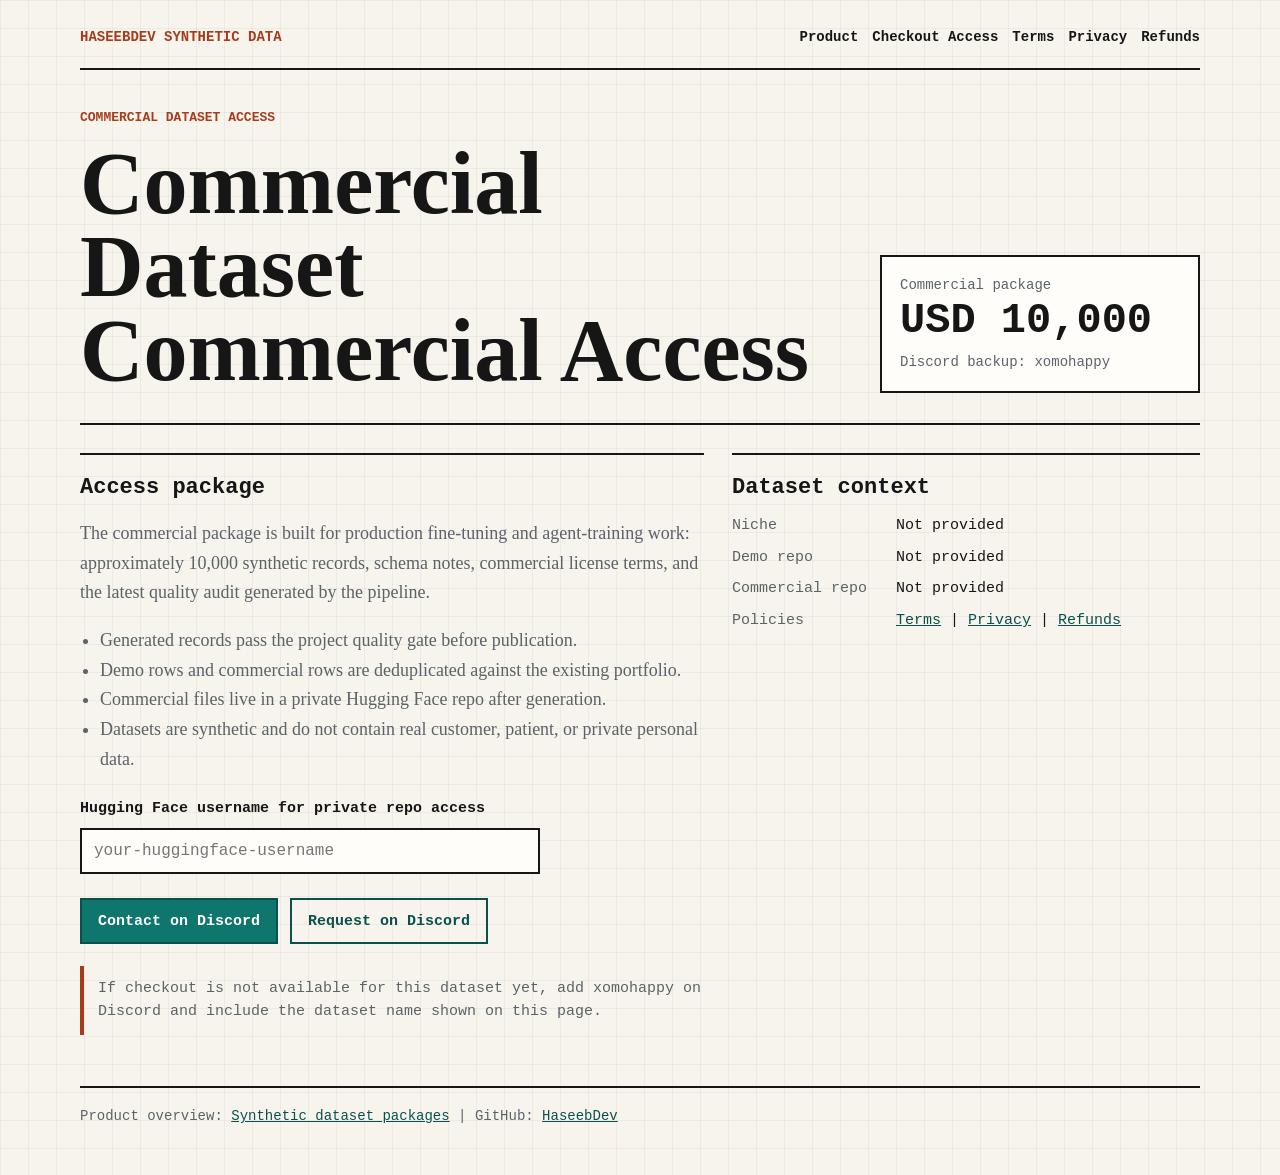
==== commercial-access.html @ 677e2761 "Add synthetic data storefront" ====
<!doctype html>
<html lang="en">
<head>
  <meta charset="utf-8">
  <meta name="viewport" content="width=device-width, initial-scale=1">
  <meta name="checkout-repo" content="synthetic-data-checkout">
  <title>Commercial Dataset Access</title>
  <link rel="stylesheet" href="site.css">
</head>
<body>
  <main class="wrap">
    <nav class="topbar" aria-label="Site navigation">
      <div class="brand">HaseebDev Synthetic Data</div>
      <div class="nav">
        <a href="index.html">Product</a>
        <a href="commercial-access.html">Checkout Access</a>
        <a href="terms.html">Terms</a>
        <a href="privacy.html">Privacy</a>
        <a href="refund.html">Refunds</a>
      </div>
    </nav>

    <header class="hero">
      <div>
        <p class="eyebrow">Commercial dataset access</p>
        <h1 id="title">Buy the commercial dataset</h1>
      </div>
      <aside class="price-box">
        <div class="caption">Commercial package</div>
        <div class="price">USD 10,000</div>
        <div class="caption">Discord backup: xomohappy</div>
      </aside>
    </header>

    <div class="two-col">
      <section class="panel">
        <h2>Access package</h2>
        <p>
          The commercial package is built for production fine-tuning and agent-training work:
          approximately 10,000 synthetic records, schema notes, commercial license terms, and the
          latest quality audit generated by the pipeline.
        </p>
        <ul>
          <li>Generated records pass the project quality gate before publication.</li>
          <li>Demo rows and commercial rows are deduplicated against the existing portfolio.</li>
          <li>Commercial files live in a private Hugging Face repo after generation.</li>
          <li>Datasets are synthetic and do not contain real customer, patient, or private personal data.</li>
        </ul>

        <label for="hf-username">Hugging Face username for private repo access</label>
        <input id="hf-username" name="hf_username" autocomplete="username" placeholder="your-huggingface-username">

        <div class="button-row">
          <a class="button" id="checkout" href="#" rel="noopener">Buy with Lemon Squeezy</a>
          <a class="button secondary" id="inquiry" href="#" rel="noopener">Request Custom Dataset</a>
        </div>

        <p class="alert" id="fallback">
          If checkout is not available for this dataset yet, add xomohappy on Discord and include
          the dataset name shown on this page.
        </p>
      </section>

      <aside class="panel">
        <h2>Dataset context</h2>
        <dl>
          <dt>Niche</dt>
          <dd id="niche">Not provided</dd>
          <dt>Demo repo</dt>
          <dd id="demo-repo">Not provided</dd>
          <dt>Commercial repo</dt>
          <dd id="commercial-repo">Not provided</dd>
          <dt>Policies</dt>
          <dd><a href="terms.html">Terms</a> | <a href="privacy.html">Privacy</a> | <a href="refund.html">Refunds</a></dd>
        </dl>
      </aside>
    </div>

    <footer class="footer">
      Product overview: <a href="index.html">Synthetic dataset packages</a> | GitHub: <a href="https://github.com/HaseebDev" rel="noopener">HaseebDev</a>
    </footer>
  </main>

  <script>
    const params = new URLSearchParams(window.location.search);
    const niche = params.get("niche") || params.get("dataset") || "";
    const demoRepo = params.get("demo_repo") || "";
    const commercialRepo = params.get("commercial_repo") || "";
    const checkoutUrl = params.get("checkout_url") || "";
    const inquiryUrl = params.get("inquiry_url") || "";

    const readable = niche
      ? niche.replace(/[_-]+/g, " ").replace(/\b\w/g, char => char.toUpperCase())
      : "Commercial Dataset";

    document.getElementById("title").textContent = `${readable} Commercial Access`;
    document.getElementById("niche").textContent = niche || "Not provided";
    document.getElementById("demo-repo").textContent = demoRepo || "Not provided";
    document.getElementById("commercial-repo").textContent = commercialRepo || "Not provided";

    const checkout = document.getElementById("checkout");
    const hfUsername = document.getElementById("hf-username");
    const withHuggingFaceUsername = (url) => {
      const parsed = new URL(url, window.location.href);
      const username = hfUsername.value.trim();
      if (username) {
        parsed.searchParams.set("checkout[custom][hf_username]", username);
      }
      return parsed.toString();
    };

    if (checkoutUrl) {
      checkout.href = checkoutUrl;
      checkout.addEventListener("click", (event) => {
        const username = hfUsername.value.trim();
        if (!username) {
          event.preventDefault();
          hfUsername.focus();
          hfUsername.setAttribute("aria-invalid", "true");
          return;
        }
        hfUsername.removeAttribute("aria-invalid");
        checkout.href = withHuggingFaceUsername(checkoutUrl);
      });
    } else {
      checkout.href = "https://discord.com/app";
      checkout.textContent = "Contact on Discord";
    }

    const inquiry = document.getElementById("inquiry");
    if (inquiryUrl) {
      inquiry.href = inquiryUrl;
    } else {
      inquiry.href = "https://discord.com/app";
      inquiry.textContent = "Request on Discord";
    }
  </script>
</body>
</html>
---- site.css ----
:root {
  color-scheme: light;
  --ink: #161616;
  --muted: #5c626a;
  --line: #d9d7cf;
  --paper: #f7f4ed;
  --panel: #fffdfa;
  --accent: #0f766e;
  --accent-dark: #0a514c;
  --signal: #a53d1d;
  --blueprint: #243b53;
}

* {
  box-sizing: border-box;
}

body {
  margin: 0;
  min-height: 100vh;
  background:
    linear-gradient(90deg, rgba(22, 22, 22, 0.045) 1px, transparent 1px),
    linear-gradient(rgba(22, 22, 22, 0.045) 1px, transparent 1px),
    var(--paper);
  background-size: 28px 28px;
  color: var(--ink);
  font-family: Georgia, "Times New Roman", serif;
}

a {
  color: var(--accent-dark);
}

.wrap {
  width: min(1120px, calc(100% - 32px));
  margin: 0 auto;
  padding: 28px 0 48px;
}

.topbar {
  display: flex;
  flex-wrap: wrap;
  align-items: center;
  justify-content: space-between;
  gap: 14px;
  padding: 0 0 22px;
  border-bottom: 2px solid var(--ink);
  font: 700 14px/1.3 ui-monospace, "SFMono-Regular", Consolas, monospace;
}

.brand {
  color: var(--signal);
  text-transform: uppercase;
}

.nav {
  display: flex;
  flex-wrap: wrap;
  gap: 14px;
}

.nav a {
  color: var(--ink);
  text-decoration: none;
}

.hero {
  display: grid;
  grid-template-columns: minmax(0, 1fr) 320px;
  gap: 32px;
  align-items: end;
  padding: 40px 0 30px;
  border-bottom: 2px solid var(--ink);
}

.eyebrow {
  margin: 0 0 16px;
  color: var(--signal);
  font: 700 13px/1.2 ui-monospace, "SFMono-Regular", Consolas, monospace;
  letter-spacing: 0;
  text-transform: uppercase;
}

h1 {
  margin: 0;
  max-width: 880px;
  font-size: clamp(40px, 7vw, 88px);
  line-height: 0.95;
  letter-spacing: 0;
}

h2 {
  margin: 0 0 14px;
  font: 700 22px/1.2 ui-monospace, "SFMono-Regular", Consolas, monospace;
  letter-spacing: 0;
}

h3 {
  margin: 22px 0 8px;
  font: 700 18px/1.2 ui-monospace, "SFMono-Regular", Consolas, monospace;
}

p,
li {
  color: var(--muted);
  font: 18px/1.65 Georgia, "Times New Roman", serif;
}

ul {
  margin: 12px 0 0;
  padding-left: 20px;
}

.price-box,
.fact-box,
.notice {
  border: 2px solid var(--ink);
  background: var(--panel);
  padding: 18px;
}

.price {
  margin: 4px 0 10px;
  font: 700 42px/1 ui-monospace, "SFMono-Regular", Consolas, monospace;
}

.caption {
  color: var(--muted);
  font: 14px/1.5 ui-monospace, "SFMono-Regular", Consolas, monospace;
}

.grid {
  display: grid;
  grid-template-columns: repeat(3, minmax(0, 1fr));
  gap: 22px;
  margin-top: 28px;
}

.two-col {
  display: grid;
  grid-template-columns: minmax(0, 1fr) minmax(300px, 0.75fr);
  gap: 28px;
  margin-top: 28px;
  align-items: start;
}

.panel {
  border-top: 2px solid var(--ink);
  padding-top: 20px;
}

.button-row {
  display: flex;
  flex-wrap: wrap;
  gap: 12px;
  margin-top: 24px;
}

.button {
  display: inline-flex;
  min-height: 46px;
  align-items: center;
  justify-content: center;
  border: 2px solid var(--accent-dark);
  background: var(--accent);
  color: #fff;
  padding: 12px 16px;
  text-decoration: none;
  font: 700 15px/1 ui-monospace, "SFMono-Regular", Consolas, monospace;
}

.button.secondary {
  background: transparent;
  color: var(--accent-dark);
}

label {
  display: block;
  margin-top: 24px;
  color: var(--ink);
  font: 700 15px/1.45 ui-monospace, "SFMono-Regular", Consolas, monospace;
}

input {
  width: min(100%, 460px);
  min-height: 46px;
  margin-top: 8px;
  border: 2px solid var(--ink);
  background: var(--panel);
  color: var(--ink);
  padding: 10px 12px;
  font: 16px/1.2 ui-monospace, "SFMono-Regular", Consolas, monospace;
}

input:focus {
  outline: 3px solid rgba(15, 118, 110, 0.28);
  outline-offset: 2px;
}

dl {
  display: grid;
  grid-template-columns: 150px minmax(0, 1fr);
  gap: 10px 14px;
  margin: 0;
  font: 15px/1.45 ui-monospace, "SFMono-Regular", Consolas, monospace;
}

dt {
  color: var(--muted);
}

dd {
  margin: 0;
  overflow-wrap: anywhere;
}

.alert {
  margin-top: 22px;
  border-left: 4px solid var(--signal);
  padding: 12px 0 12px 14px;
  color: var(--muted);
  font: 15px/1.5 ui-monospace, "SFMono-Regular", Consolas, monospace;
}

.footer {
  margin-top: 36px;
  padding-top: 18px;
  border-top: 2px solid var(--ink);
  color: var(--muted);
  font: 14px/1.5 ui-monospace, "SFMono-Regular", Consolas, monospace;
}

@media (max-width: 820px) {
  .wrap {
    width: min(100% - 24px, 1120px);
    padding-top: 22px;
  }

  .hero,
  .two-col,
  .grid {
    grid-template-columns: 1fr;
  }

  dl {
    grid-template-columns: 1fr;
  }
}
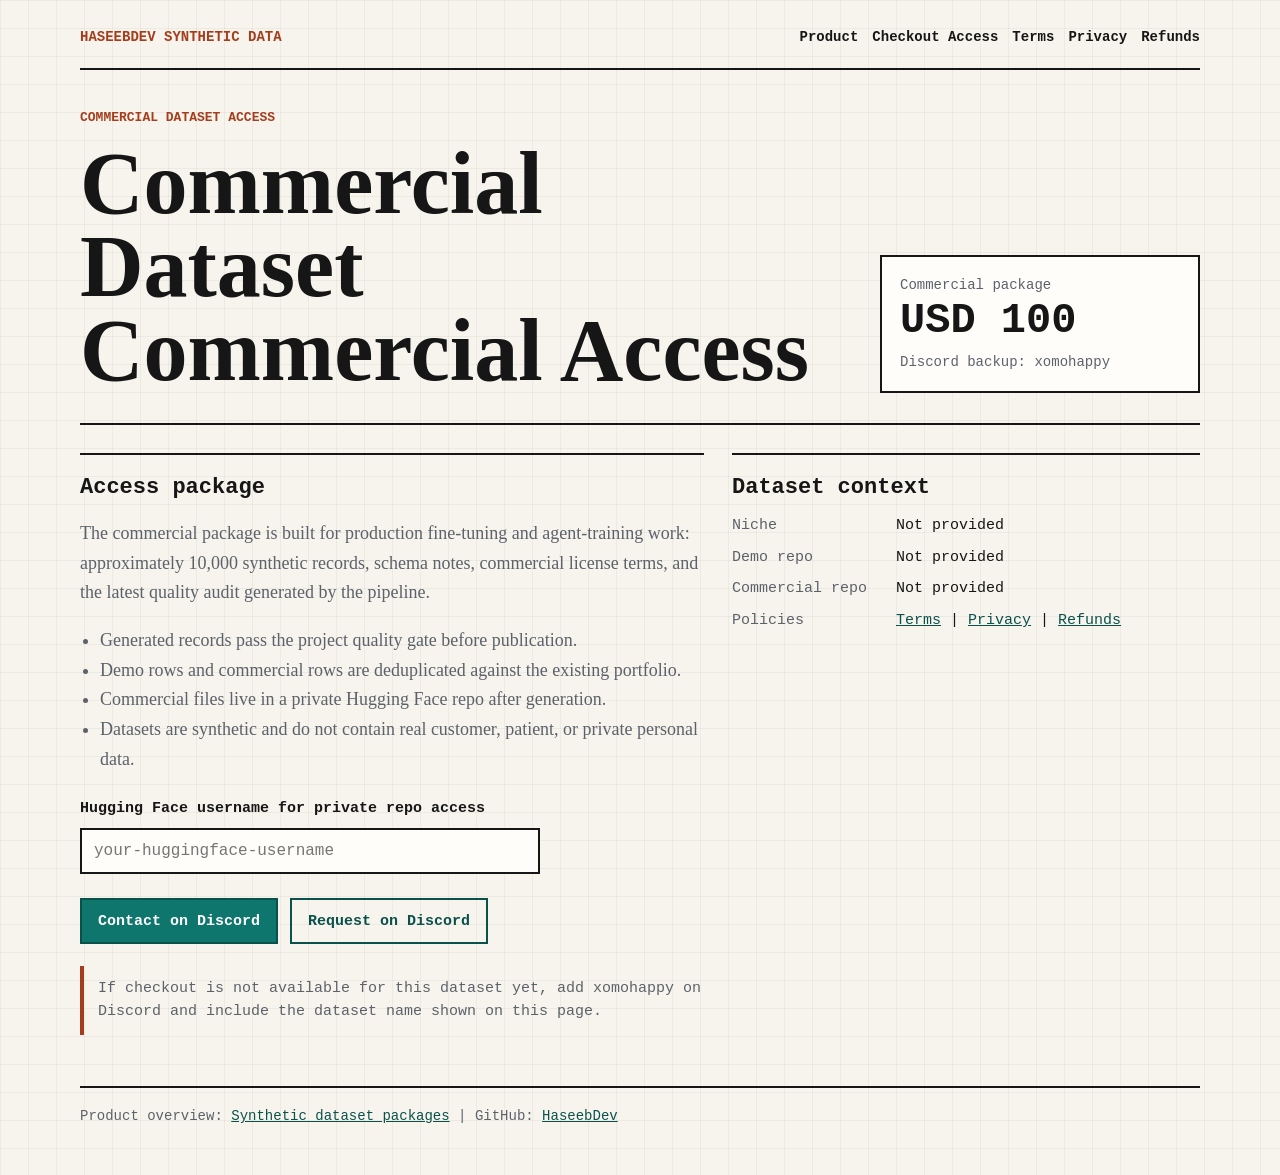
==== commit 584a1f2a: "Correct commercial dataset price" ====
--- a/commercial-access.html
+++ b/commercial-access.html
@@ -27,7 +27,7 @@
       </div>
       <aside class="price-box">
         <div class="caption">Commercial package</div>
-        <div class="price">USD 10,000</div>
+        <div class="price">USD 100</div>
         <div class="caption">Discord backup: xomohappy</div>
       </aside>
     </header>
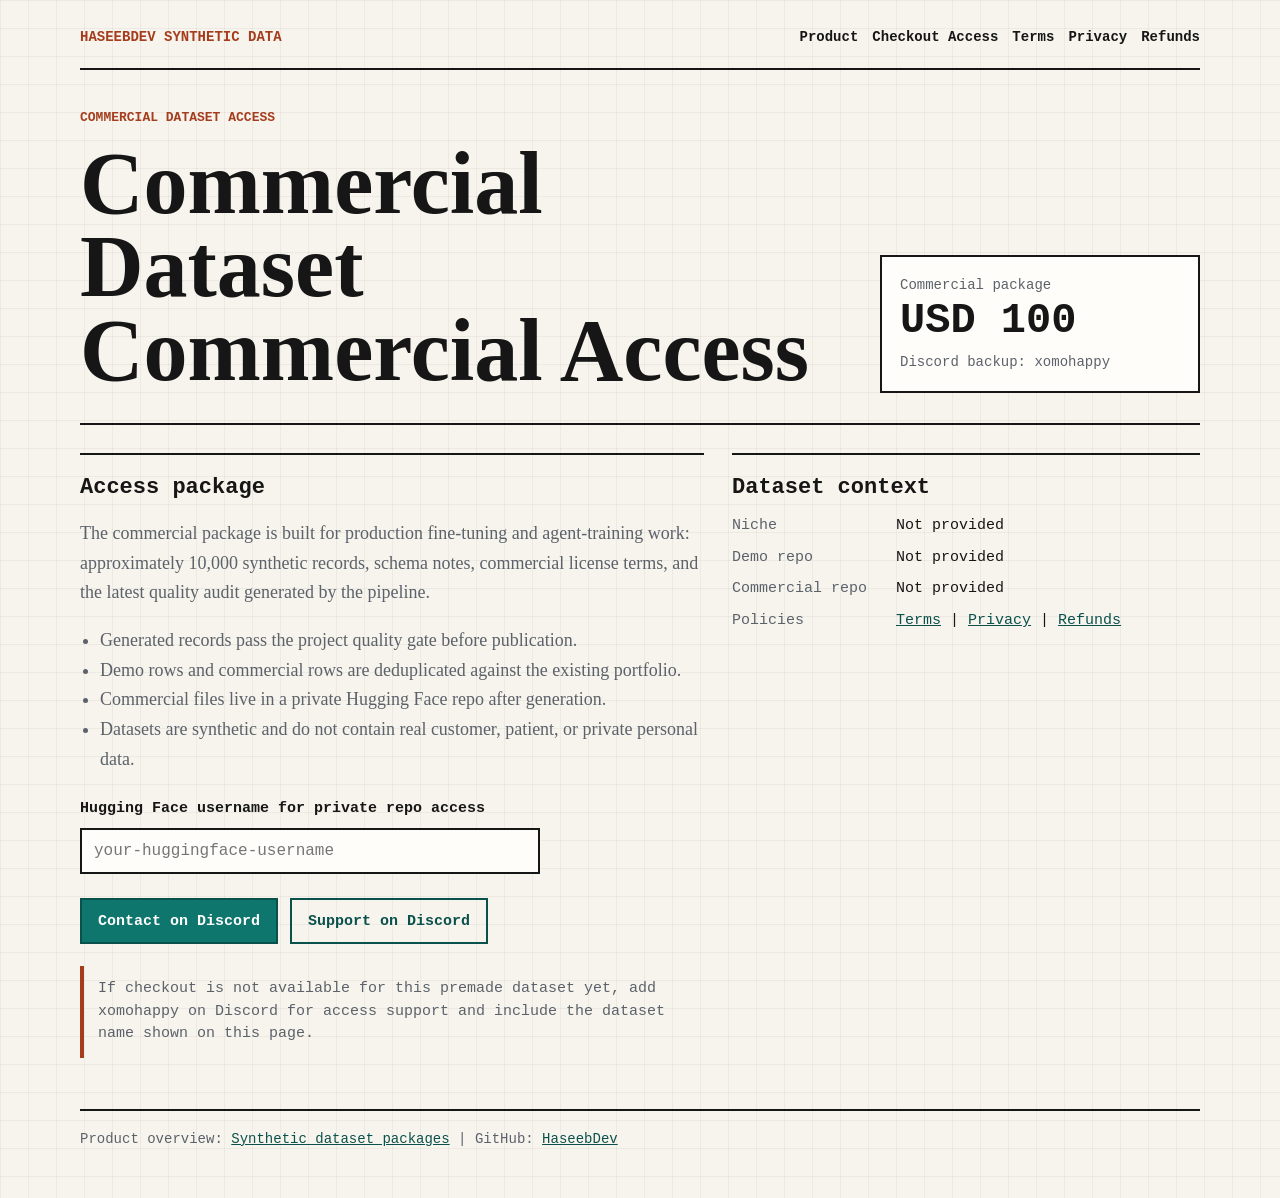
==== commit 13de5723: "Clarify premade dataset storefront" ====
--- a/commercial-access.html
+++ b/commercial-access.html
@@ -52,12 +52,12 @@
 
         <div class="button-row">
           <a class="button" id="checkout" href="#" rel="noopener">Buy with Lemon Squeezy</a>
-          <a class="button secondary" id="inquiry" href="#" rel="noopener">Request Custom Dataset</a>
+          <a class="button secondary" id="support" href="https://discord.com/app" rel="noopener">Support on Discord</a>
         </div>
 
         <p class="alert" id="fallback">
-          If checkout is not available for this dataset yet, add xomohappy on Discord and include
-          the dataset name shown on this page.
+          If checkout is not available for this premade dataset yet, add xomohappy on Discord
+          for access support and include the dataset name shown on this page.
         </p>
       </section>
 
@@ -87,7 +87,6 @@
     const demoRepo = params.get("demo_repo") || "";
     const commercialRepo = params.get("commercial_repo") || "";
     const checkoutUrl = params.get("checkout_url") || "";
-    const inquiryUrl = params.get("inquiry_url") || "";
 
     const readable = niche
       ? niche.replace(/[_-]+/g, " ").replace(/\b\w/g, char => char.toUpperCase())
@@ -126,14 +125,6 @@
       checkout.href = "https://discord.com/app";
       checkout.textContent = "Contact on Discord";
     }
-
-    const inquiry = document.getElementById("inquiry");
-    if (inquiryUrl) {
-      inquiry.href = inquiryUrl;
-    } else {
-      inquiry.href = "https://discord.com/app";
-      inquiry.textContent = "Request on Discord";
-    }
   </script>
 </body>
 </html>
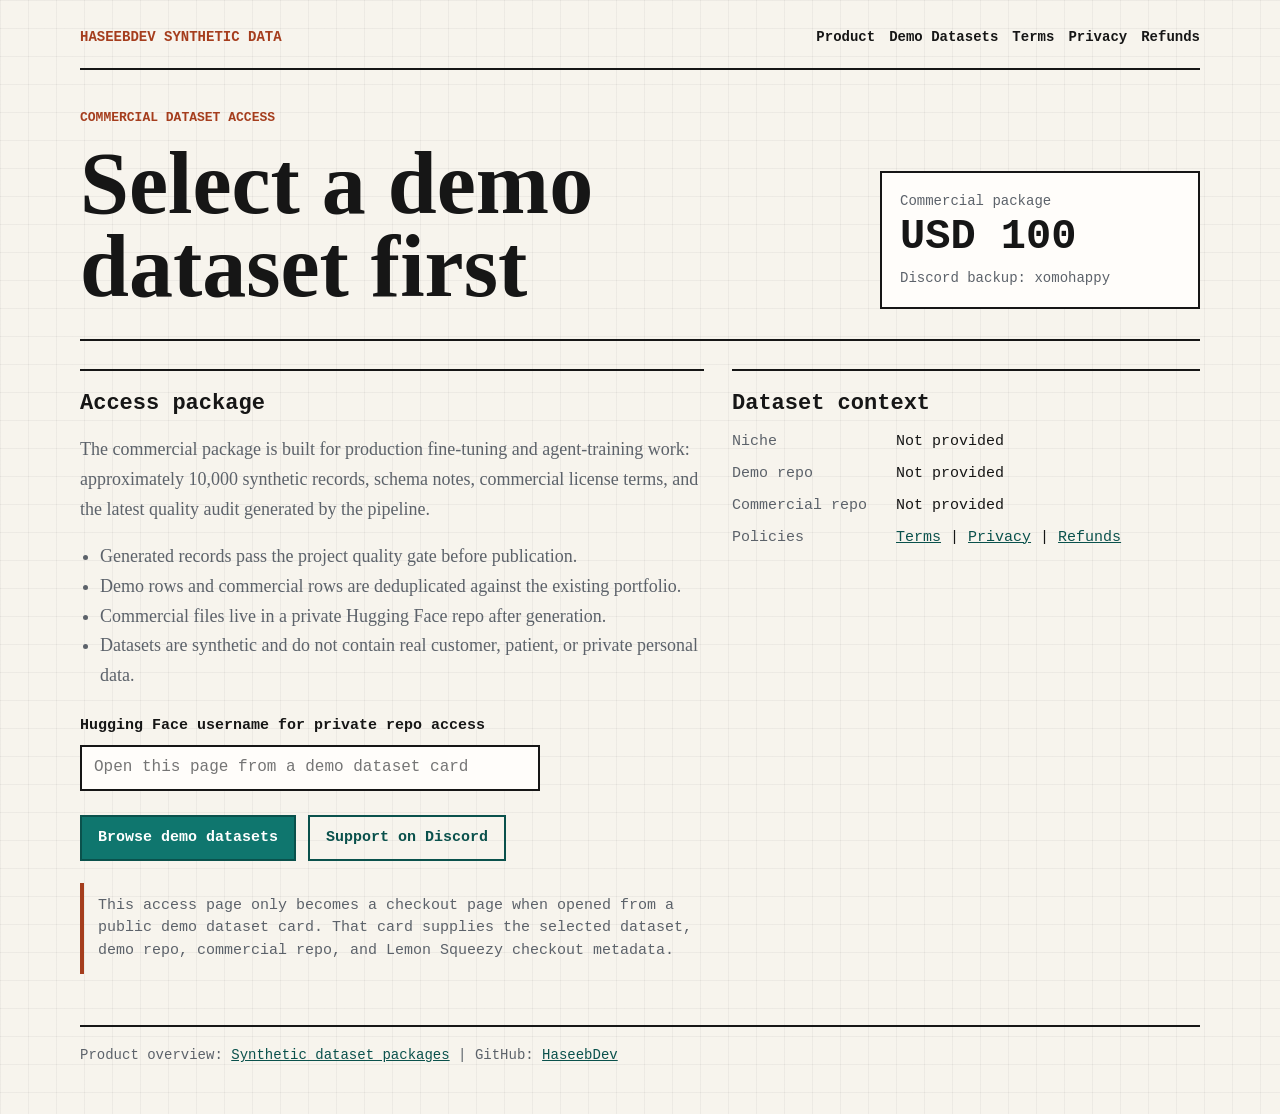
==== commit 274dead8: "Clarify dataset-specific checkout entrypoint" ====
--- a/commercial-access.html
+++ b/commercial-access.html
@@ -13,7 +13,7 @@
       <div class="brand">HaseebDev Synthetic Data</div>
       <div class="nav">
         <a href="index.html">Product</a>
-        <a href="commercial-access.html">Checkout Access</a>
+        <a href="https://huggingface.co/HaseebDev" rel="noopener">Demo Datasets</a>
         <a href="terms.html">Terms</a>
         <a href="privacy.html">Privacy</a>
         <a href="refund.html">Refunds</a>
@@ -56,8 +56,7 @@
         </div>
 
         <p class="alert" id="fallback">
-          If checkout is not available for this premade dataset yet, add xomohappy on Discord
-          for access support and include the dataset name shown on this page.
+          This page is dataset-specific. Open it from a public demo dataset card so the selected demo repo, private commercial repo, and checkout metadata are attached before purchase.
         </p>
       </section>
 
@@ -108,7 +107,9 @@
       return parsed.toString();
     };
 
-    if (checkoutUrl) {
+    const hasDatasetContext = Boolean(niche && demoRepo && commercialRepo && checkoutUrl);
+
+    if (hasDatasetContext) {
       checkout.href = checkoutUrl;
       checkout.addEventListener("click", (event) => {
         const username = hfUsername.value.trim();
@@ -122,8 +123,12 @@
         checkout.href = withHuggingFaceUsername(checkoutUrl);
       });
     } else {
-      checkout.href = "https://discord.com/app";
-      checkout.textContent = "Contact on Discord";
+      document.getElementById("title").textContent = "Select a demo dataset first";
+      checkout.href = "https://huggingface.co/HaseebDev";
+      checkout.textContent = "Browse demo datasets";
+      hfUsername.disabled = true;
+      hfUsername.placeholder = "Open this page from a demo dataset card";
+      document.getElementById("fallback").textContent = "This access page only becomes a checkout page when opened from a public demo dataset card. That card supplies the selected dataset, demo repo, commercial repo, and Lemon Squeezy checkout metadata.";
     }
   </script>
 </body>
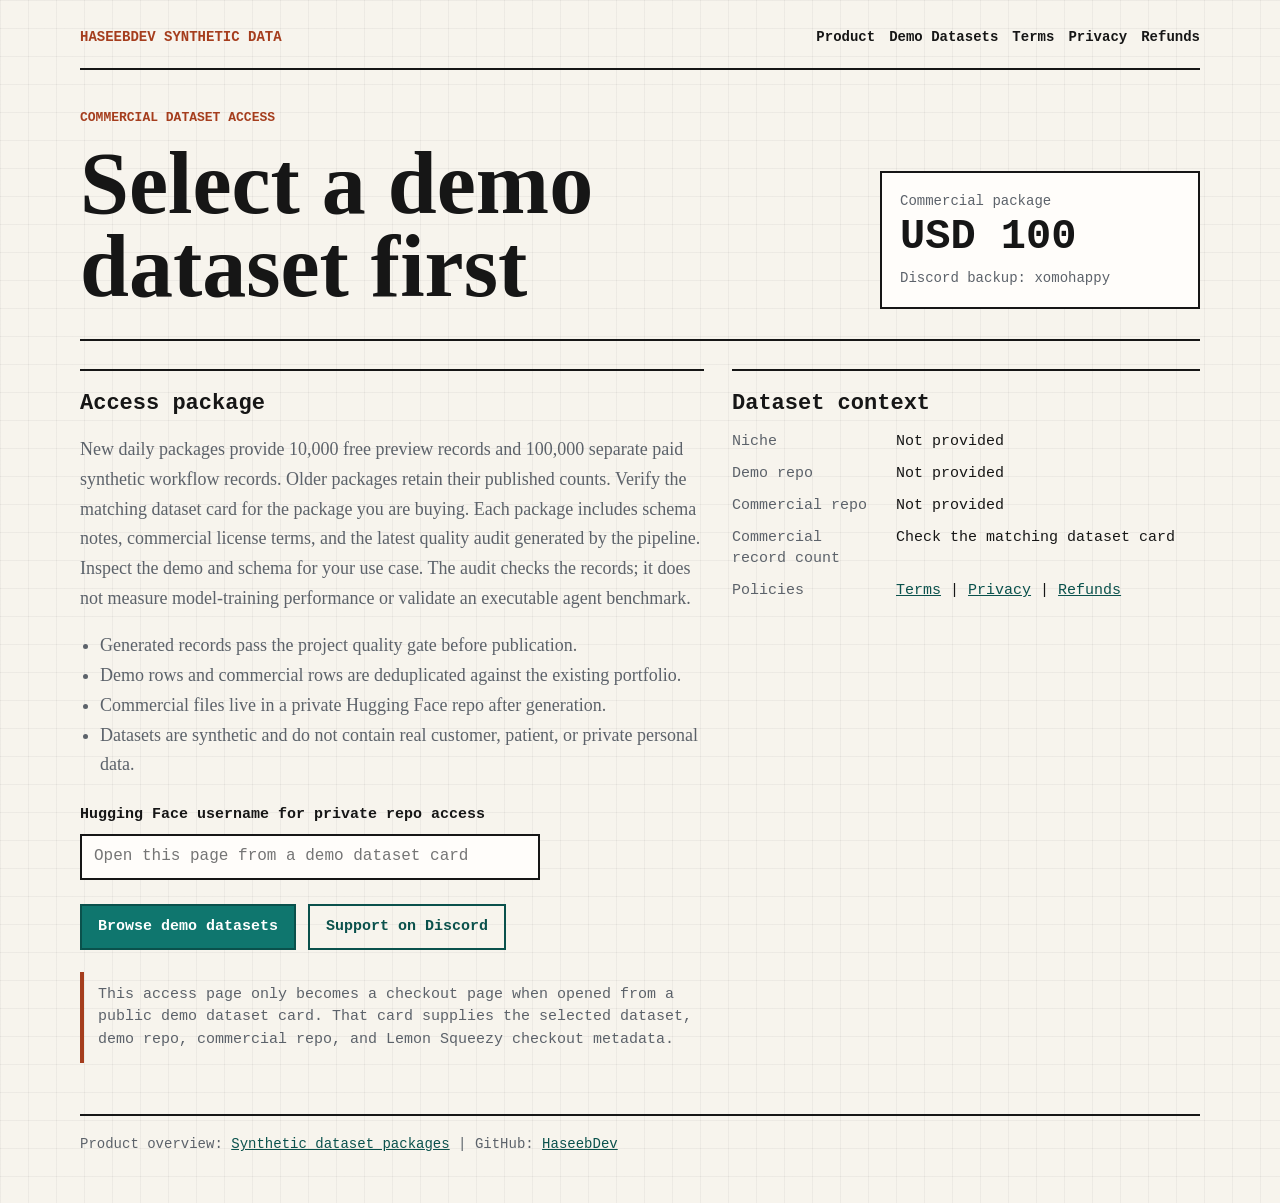
==== commit 177bfe24: "Show verified dataset package counts and retain dataset-specific checkout" ====
--- a/commercial-access.html
+++ b/commercial-access.html
@@ -36,9 +36,10 @@
       <section class="panel">
         <h2>Access package</h2>
         <p>
-          The commercial package is built for production fine-tuning and agent-training work:
-          approximately 10,000 synthetic records, schema notes, commercial license terms, and the
-          latest quality audit generated by the pipeline.
+          New daily packages provide 10,000 free preview records and 100,000 separate paid synthetic workflow records. Older packages retain their published counts. Verify the matching dataset card for the package you are buying. Each package includes
+          schema notes, commercial license terms, and the latest quality audit generated by the
+          pipeline. Inspect the demo and schema for your use case. The audit checks the records;
+          it does not measure model-training performance or validate an executable agent benchmark.
         </p>
         <ul>
           <li>Generated records pass the project quality gate before publication.</li>
@@ -69,6 +70,8 @@
           <dd id="demo-repo">Not provided</dd>
           <dt>Commercial repo</dt>
           <dd id="commercial-repo">Not provided</dd>
+          <dt>Commercial record count</dt>
+          <dd id="commercial-count">Check the matching dataset card</dd>
           <dt>Policies</dt>
           <dd><a href="terms.html">Terms</a> | <a href="privacy.html">Privacy</a> | <a href="refund.html">Refunds</a></dd>
         </dl>
@@ -86,6 +89,10 @@
     const demoRepo = params.get("demo_repo") || "";
     const commercialRepo = params.get("commercial_repo") || "";
     const checkoutUrl = params.get("checkout_url") || "";
+    const commercialCount = params.get("commercial_records") || "";
+    if (/^[1-9][0-9]{0,6}$/.test(commercialCount)) {
+      document.getElementById("commercial-count").textContent = `${Number(commercialCount).toLocaleString("en-US")} (as stated on the dataset card)`;
+    }
 
     const readable = niche
       ? niche.replace(/[_-]+/g, " ").replace(/\b\w/g, char => char.toUpperCase())
@@ -107,7 +114,25 @@
       return parsed.toString();
     };
 
-    const hasDatasetContext = Boolean(niche && demoRepo && commercialRepo && checkoutUrl);
+    const isAllowedCheckoutUrl = (url) => {
+      try {
+        const parsed = new URL(url);
+        return (
+          parsed.protocol === "https:" &&
+          parsed.hostname === "syntheticdatasetlab.lemonsqueezy.com" &&
+          parsed.pathname.startsWith("/checkout/buy/")
+        );
+      } catch {
+        return false;
+      }
+    };
+
+    const hasDatasetContext = Boolean(
+      niche &&
+      demoRepo === `HaseebDev/${niche}` &&
+      commercialRepo === `${demoRepo}-commercial` &&
+      isAllowedCheckoutUrl(checkoutUrl)
+    );
 
     if (hasDatasetContext) {
       checkout.href = checkoutUrl;
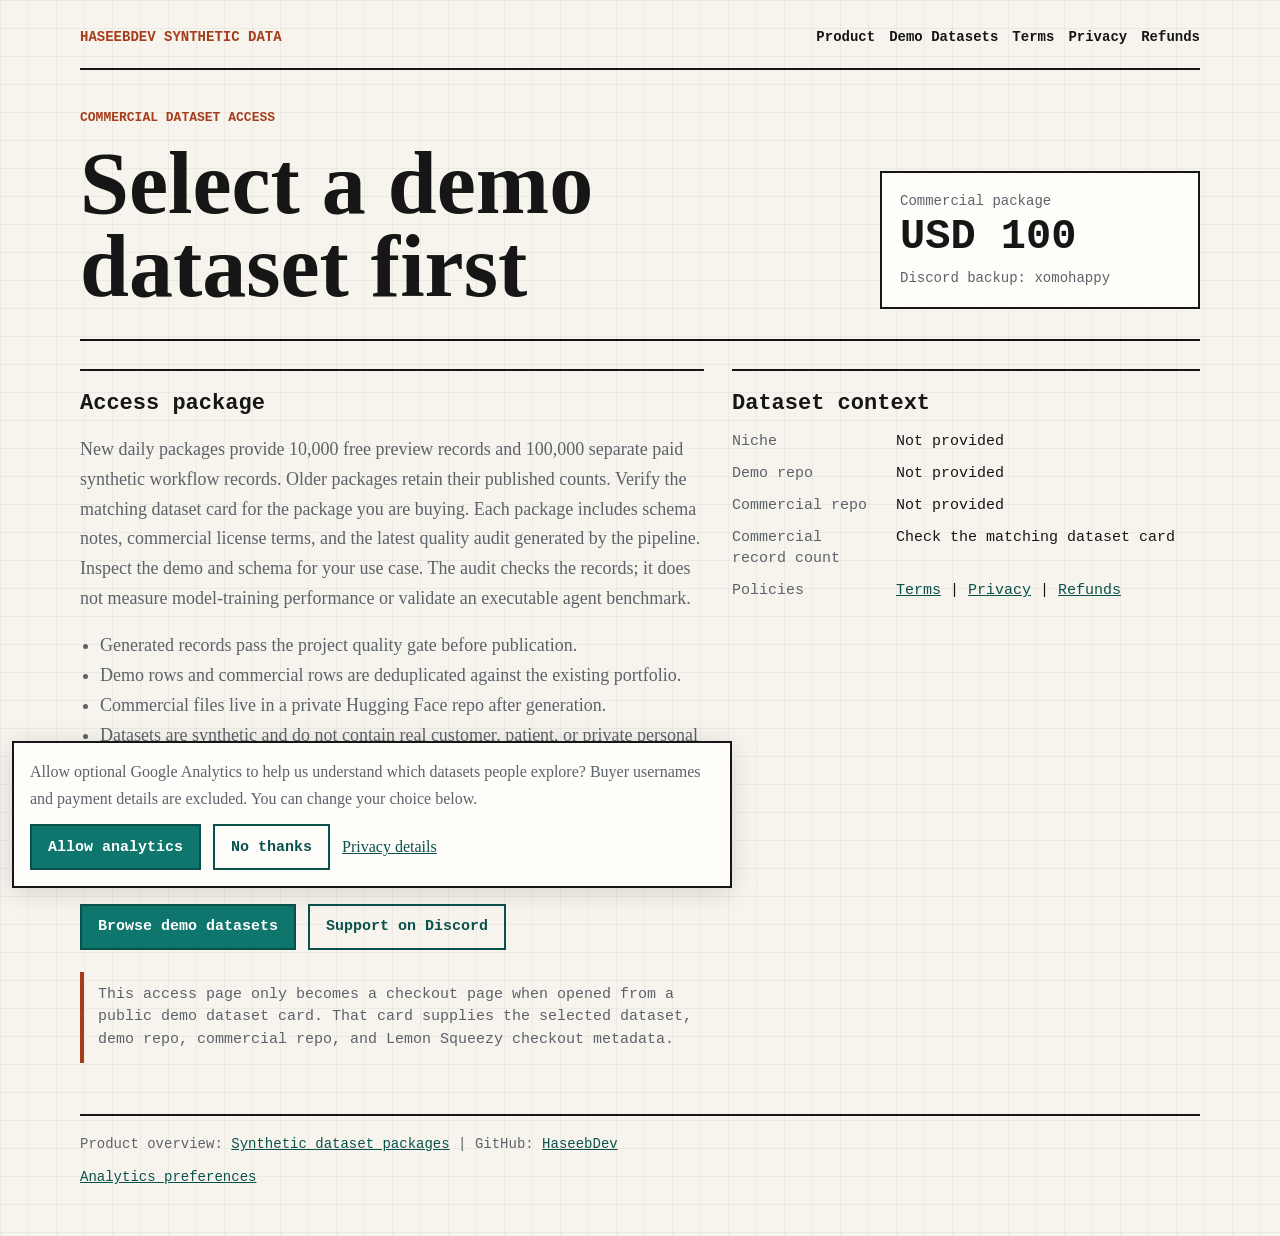
==== commit a4793fa4: "Connect consent-based analytics and Google site verification" ====
--- a/commercial-access.html
+++ b/commercial-access.html
@@ -6,6 +6,9 @@
   <meta name="checkout-repo" content="synthetic-data-checkout">
   <title>Commercial Dataset Access</title>
   <link rel="stylesheet" href="site.css">
+  <script src="analytics-config.js" defer></script>
+  <script src="analytics.js" defer></script>
+  <meta name="referrer" content="strict-origin-when-cross-origin">
 </head>
 <body>
   <main class="wrap">
@@ -83,12 +86,15 @@
     </footer>
   </main>
 
+  <script src="campaign-links.js"></script>
   <script>
     const params = new URLSearchParams(window.location.search);
     const niche = params.get("niche") || params.get("dataset") || "";
     const demoRepo = params.get("demo_repo") || "";
     const commercialRepo = params.get("commercial_repo") || "";
-    const checkoutUrl = params.get("checkout_url") || "";
+    const configuredCheckout = params.get("checkout_url") || "";
+    const checkoutUrl = typeof window.datasetCampaignUrl === "function"
+      ? window.datasetCampaignUrl(configuredCheckout) : configuredCheckout;
     const commercialCount = params.get("commercial_records") || "";
     if (/^[1-9][0-9]{0,6}$/.test(commercialCount)) {
       document.getElementById("commercial-count").textContent = `${Number(commercialCount).toLocaleString("en-US")} (as stated on the dataset card)`;
--- a/site.css
+++ b/site.css
@@ -144,6 +144,60 @@
   align-items: start;
 }
 
+.catalog {
+  margin-top: 32px;
+  scroll-margin-top: 20px;
+}
+
+.package-grid {
+  display: grid;
+  grid-template-columns: repeat(2, minmax(0, 1fr));
+  gap: 22px;
+}
+
+.package-grid .fact-box {
+  min-width: 0;
+}
+
+.package-grid .button-row {
+  align-items: stretch;
+}
+
+.readable {
+  max-width: 900px;
+}
+
+.readable h1 {
+  font-size: clamp(36px, 6vw, 64px);
+  line-height: 1.05;
+}
+
+pre {
+  overflow: auto;
+  background: var(--panel);
+  border: 1px solid var(--line);
+  padding: 18px;
+  font: 14px/1.6 ui-monospace, Consolas, monospace;
+  max-width: 100%;
+}
+
+table {
+  width: 100%;
+  border-collapse: collapse;
+  font: 16px/1.6 Georgia, serif;
+}
+
+td, th {
+  padding: 10px;
+  border-bottom: 1px solid var(--line);
+  text-align: left;
+  overflow-wrap: anywhere;
+}
+
+.table-scroll {
+  overflow-x: auto;
+}
+
 .panel {
   border-top: 2px solid var(--ink);
   padding-top: 20px;
@@ -230,6 +284,39 @@
   font: 14px/1.5 ui-monospace, "SFMono-Regular", Consolas, monospace;
 }
 
+.analytics-consent {
+  position: fixed;
+  z-index: 40;
+  bottom: 12px;
+  left: 12px;
+  width: min(720px, calc(100% - 24px));
+  border: 2px solid var(--ink);
+  background: var(--panel);
+  padding: 16px;
+  box-shadow: 0 4px 24px #0002;
+}
+
+.analytics-consent p {
+  margin: 0;
+  font-size: 16px;
+}
+
+.analytics-consent .button-row {
+  margin-top: 12px;
+  align-items: center;
+}
+
+.analytics-settings {
+  display: block;
+  border: 0;
+  background: transparent;
+  padding: 12px 0 0;
+  color: var(--accent-dark);
+  text-decoration: underline;
+  cursor: pointer;
+  font: inherit;
+}
+
 @media (max-width: 820px) {
   .wrap {
     width: min(100% - 24px, 1120px);
@@ -238,7 +325,8 @@
 
   .hero,
   .two-col,
-  .grid {
+  .grid,
+  .package-grid {
     grid-template-columns: 1fr;
   }
 
